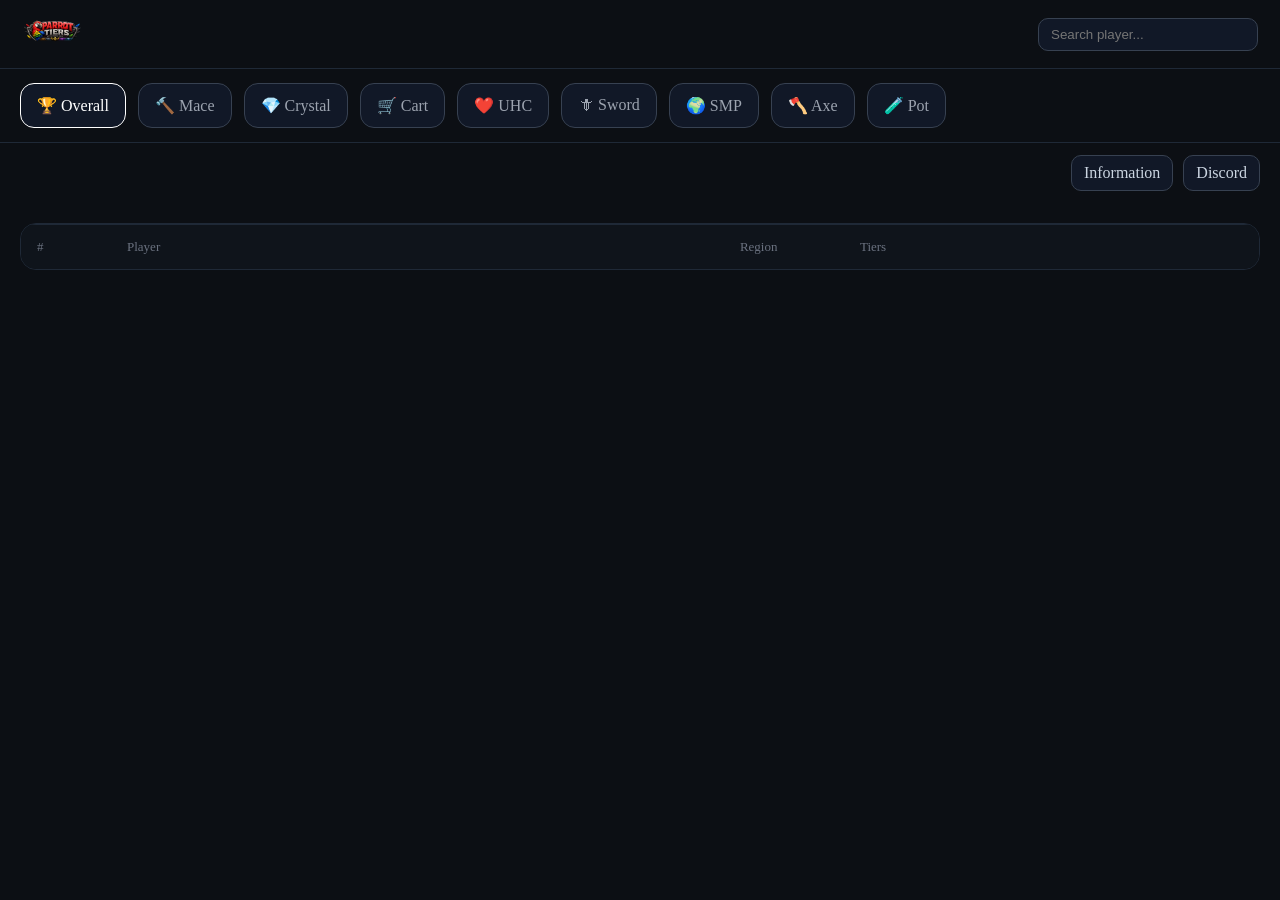
==== index.html @ e8fb1802 "Update user scores and tiers in index.html" ====
<!DOCTYPE html>
<html lang="en">
<head>
<meta charset="UTF-8">
<meta name="viewport" content="width=device-width, initial-scale=1.0">
<title>Parrot Tiers</title>
<link rel="icon" href="/images/favicon.ico">

<style>
*{margin:0;padding:0;box-sizing:border-box}
body{background:#0c0f14;color:#d1d5db;font-family:Inter,Segoe UI}

.top{display:flex;justify-content:space-between;align-items:center;padding:14px 22px;border-bottom:1px solid #1f2937}
.logo{height:40px}
.search{background:#111827;border:1px solid #374151;border-radius:10px;padding:8px 12px;color:#fff;width:220px}

.gamemodes{display:flex;gap:12px;padding:14px 20px;overflow-x:auto;border-bottom:1px solid #1f2937}
.mode{flex:0 0 auto;background:#111827;border:1px solid #374151;padding:12px 16px;border-radius:14px;color:#9ca3af;cursor:pointer}
.mode.active{border-color:#fff;color:#fff}

.subbar{display:flex;justify-content:flex-end;gap:10px;padding:12px 20px}
.btn{background:#111827;border:1px solid #374151;padding:8px 12px;border-radius:10px;color:#cbd5e1;cursor:pointer}

.board{margin:20px;border-radius:16px;overflow:hidden;border:1px solid #1f2937}
.row{position:relative;display:grid;grid-template-columns:90px 1.6fr 120px 1fr;align-items:center;padding:14px 16px;border-top:1px solid #1f2937;transition:.25s}
.row:hover{background:#151a22;transform:translateX(-6px) scale(1.02)}
.head{background:#0f141b;color:#6b7280;font-size:13px}

.rankNum{font-weight:900;font-size:20px}

.r1::before,.r2::before,.r3::before{
content:"";
position:absolute;
top:0;
left:0;
width:160px;
height:100%;
clip-path:polygon(0 0,70% 0,100% 100%,0 100%);
z-index:0;
opacity:.95;
}

.r1::before{background:linear-gradient(135deg,#ffd700,#e6b800)}
.r2::before{background:linear-gradient(135deg,#c0c0c0,#9e9e9e)}
.r3::before{background:linear-gradient(135deg,#cd7f32,#a0522d)}

.r1:hover::before,.r2:hover::before,.r3:hover::before{
animation:shine .8s linear;
}

@keyframes shine{
0%{filter:brightness(1)}
50%{filter:brightness(1.8)}
100%{filter:brightness(1)}
}

.row > *{position:relative;z-index:1;}

.player{display:flex;align-items:center;gap:12px}
.player img{width:40px;border-radius:8px}

.sub{font-size:12px;color:#9ca3af}

.region{padding:5px 9px;border-radius:8px;font-weight:700;font-size:12px}
.NA{background:#3b1f25;color:#ff7a8a}
.EU{background:#1f3b2b;color:#6bff9c}
.AS{background:#3b2b1f;color:#ffb86b}
.SA{background:#2b2b3b;color:#8ab4ff}
.default{background:#2a2f3a;color:#aaa}

.tiers{display:flex;gap:6px;flex-wrap:wrap}
.t{width:26px;height:26px;border-radius:50%;display:flex;align-items:center;justify-content:center;font-size:11px;font-weight:700}
.gold{background:#ffd700;color:#000}
.gold2{background:#f0c000;color:#000}
.silver{background:#c0c0c0;color:#000}
.bronze{background:#cd7f32;color:#fff}
.grey{background:#374151;color:#9ca3af}

.modal{
position:fixed;
inset:0;
background:rgba(0,0,0,.85);
display:none;
align-items:center;
justify-content:center;
z-index:9999;
}

.box{
background:#0f141b;
border:1px solid #1f2937;
border-radius:18px;
padding:24px;
width:330px;
text-align:center;
z-index:10000;
}

.box img{width:100px;margin:10px 0}
.big{font-size:22px;font-weight:800}
.rankTitle{color:#eab308;margin:8px 0}
.tierRow{display:flex;justify-content:center;gap:10px;flex-wrap:wrap;margin-top:10px}

@media(max-width:700px){

.row{
grid-template-columns:70px 1fr;
grid-template-rows:auto auto auto;
}

.r1::before,.r2::before,.r3::before{
display:none;
}

.region{
display:inline-block;
margin-top:4px;
}

.board,.top,.gamemodes,.subbar{
position:relative;
z-index:1;
}

.modal{
z-index:9999;
}

}
</style>
</head>

<body>

<div class="top">
<img src="file_00000000c5347246b0f83834a91f3221.png" class="logo">
<input class="search" placeholder="Search player...">
</div>

<div class="gamemodes">
<div class="mode active" onclick="setMode('overall',this)">🏆 Overall</div>
<div class="mode" onclick="setMode('mace',this)">🔨 Mace</div>
<div class="mode" onclick="setMode('crystal',this)">💎 Crystal</div>
<div class="mode" onclick="setMode('cart',this)">🛒 Cart</div>
<div class="mode" onclick="setMode('uhc',this)">❤️ UHC</div>
<div class="mode" onclick="setMode('sword',this)">🗡 Sword</div>
<div class="mode" onclick="setMode('smp',this)">🌍 SMP</div>
<div class="mode" onclick="setMode('axe',this)">🪓 Axe</div>
<div class="mode" onclick="setMode('dia',this)">🧪 Pot</div>
</div>

<div class="subbar">
<div class="btn" onclick="window.open('https://parrot-tiers.github.io/info')">Information</div>
<div class="btn" onclick="window.open('https://discord.gg/Q5rnbtrZxq')">Discord</div>
</div>

<div class="board">
<div class="row head">
<div>#</div><div>Player</div><div>Region</div><div>Tiers</div>
</div>
<div id="list"></div>
</div>

<div class="modal" id="modal">
<div class="box" id="modalBox"></div>
</div>

<script>
const filler10=Array.from({length:10},()=>({username:"None",tier:"N/A",score:0,region:""}))
const filler14=Array.from({length:14},()=>({username:"None",tier:"N/A",score:0,region:""}))
const filler17=Array.from({length:17},()=>({username:"None",tier:"N/A",score:0,region:""}))
const filler18=Array.from({length:18},()=>({username:"None",tier:"N/A",score:0,region:""}))
const filler19=Array.from({length:19},()=>({username:"None",tier:"N/A",score:0,region:""}))

const leaderboardData={

mace:[
{username:"ItsCavell",tier:"S+",score:450,region:"EU"},
{username:"Death777gt1",tier:"S+",score:400,region:"SA"},
{username:"ao2020oa",tier:"S",score:350,region:"EU"},
{username:"ItzAdaptMC",tier:"A+",score:300,region:"EU"},
{username:"xylen0r",tier:"A",score:250,region:"AS"},
{username:"SordidParrot832",tier:"A",score:250,region:"AS"},
{username:"Tiktok RAZZA",tier:"A",score:250,region:"EU"},
{username:"lifeanddeath197",tier:"D",score:100,region:"AS"},
{username:"monke2461",tier:"S",score:350,region:"AS"},
{username:"Firefox099179",tier:"S+",score:450,region:"EU"},
{username:"Firephnix",tier:"A",score:250,region:"AF"},
...filler10
],

crystal:[
{username:"ItsCavell",tier:"S+",score:400,region:"EU"},
{username:"SordidParrot832",tier:"C",score:150,region:"AS"},
{username:"Tiktok RAZZA",tier:"C",score:150,region:"EU"},
...filler17
],

cart:[
{username:"ItsCavell",tier:"S+",score:400,region:"EU"},
...filler19
],

uhc:[
{username:"ItsCavell",tier:"S+",score:400,region:"EU"},
{username:"SordidParrot832",tier:"B",score:200,region:"AS"},
...filler18
],

sword:[
{username:"SordidParrot832",tier:"S+",score:400,region:"AS"},
{username:"xylen0r",tier:"C",score:150,region:"AS"},
...filler18
],

axe:[
{username:"SordidParrot832",tier:"S+",score:400,region:"AS"},
{username:"ItsCavell",tier:"B",score:200,region:"EU"},
...filler18
],

dia:[
{username:"SordidParrot832",tier:"S+",score:400,region:"AS"},
...filler19
],

smp:[
{username:"SordidParrot832",tier:"S+",score:400,region:"AS"},
{username:"ItsCavell",tier:"S",score:350,region:"EU"},
{username:"Death777gt1",tier:"A+",score:300,region:"SA"},
{username:"xylen0r",tier:"B",score:200,region:"AS"},
{username:"Tiktok RAZZA",tier:"C",score:150,region:"EU"},
{username:"Godarush007",tier:"D",score:100,region:"AS"},
...filler14
]
}
  
function sortLeaderboard(list){
return [...list]
.sort((a,b)=>b.score-a.score)
.map((p,i)=>({...p,rank:i+1}))
}

function getRankTitle(s){
if(s>=1500)return"Combat Grandmaster"
if(s>=1250)return"Combat Master"
if(s>=1000)return"Combat Ace"
if(s>=500)return"Combat Specialist"
if(s>=250)return"Combat Cadet"
if(s>=100)return"Combat Novice"
return"Rookie"
}

function tierClass(t){
if(t==="S+")return"gold"
if(t==="S")return"gold2"
if(t==="A+")return"silver"
if(t==="A"||t==="B+")return"bronze"
return"grey"
}

function rankStyle(r){
if(r===1)return"r1"
if(r===2)return"r2"
if(r===3)return"r3"
return""
}

function getAllPlayers(){
const map={}

Object.keys(leaderboardData).forEach(mode=>{
sortLeaderboard(leaderboardData[mode]).forEach(p=>{
if(p.username==="None")return

if(!map[p.username]){
map[p.username]={
username:p.username,
region:p.region,
score:0,
tiers:[]
}
}

map[p.username].score+=p.score
map[p.username].tiers.push({
mode,
tier:p.tier
})
})
})

return Object.values(map)
.sort((a,b)=>b.score-a.score)
.map((p,i)=>({...p,rank:i+1}))
}

function render(mode){
listEl.innerHTML=""

let list

if(mode==="overall"){
list=getAllPlayers()
}else{
list=sortLeaderboard(leaderboardData[mode])
}

list.forEach(p=>{

const row=document.createElement("div")
row.className="row "+rankStyle(p.rank)
row.onclick=()=>openModal(p)

const tiers=mode==="overall"
?p.tiers.map(t=>`
<div class="t ${tierClass(t.tier)}">${t.tier}</div>
`).join("")
:`
<div class="t ${tierClass(p.tier)}">${p.tier}</div>
`

row.innerHTML=`
<div class="rankNum">${p.rank}.</div>

<div class="player">
<img src="https://mc-heads.net/avatar/${p.username}">
<div>
<div>${p.username}</div>
${mode==="overall"
?`<div class="sub">${getRankTitle(p.score)} (${p.score})</div>`
:""}
</div>
</div>

<div>
<span class="region ${p.region||'default'}">
${p.region||'-'}
</span>
</div>

<div class="tiers">
${tiers}
</div>
`

listEl.appendChild(row)
})
}

function openModal(p){
modal.style.display="flex"

let tiers=[]

Object.keys(leaderboardData).forEach(mode=>{
const f=leaderboardData[mode].find(x=>x.username===p.username)

if(f && f.username!=="None"){
tiers.push({
mode,
tier:f.tier
})
}
})

modalBox.innerHTML=`
<div style="text-align:right;cursor:pointer" onclick="closeModal()">✕</div>

<div class="big">${p.username}</div>

<div class="rankTitle">
${getRankTitle(p.score)}
</div>

<img src="https://mc-heads.net/avatar/${p.username}">

<div>
#${p.rank} (${p.score} points)
</div>

<div class="tierRow">
${tiers.map(t=>`
<div style="text-align:center">
<div class="t ${tierClass(t.tier)}">
${t.tier}
</div>

<div style="font-size:10px;color:#9ca3af;margin-top:2px">
${t.mode}
</div>
</div>
`).join("")}
</div>
`
}

function closeModal(){
modal.style.display="none"
}

function setMode(m,e){
document.querySelectorAll(".mode").forEach(x=>{
x.classList.remove("active")
})

e.classList.add("active")

render(m)
}

function searchPlayer(name){
if(!name)return

const players=getAllPlayers()

const found=players.find(p=>
p.username.toLowerCase()===name.toLowerCase()
)

if(found){
openModal(found)
}
}

render("overall")
</script>

</body>
</html>
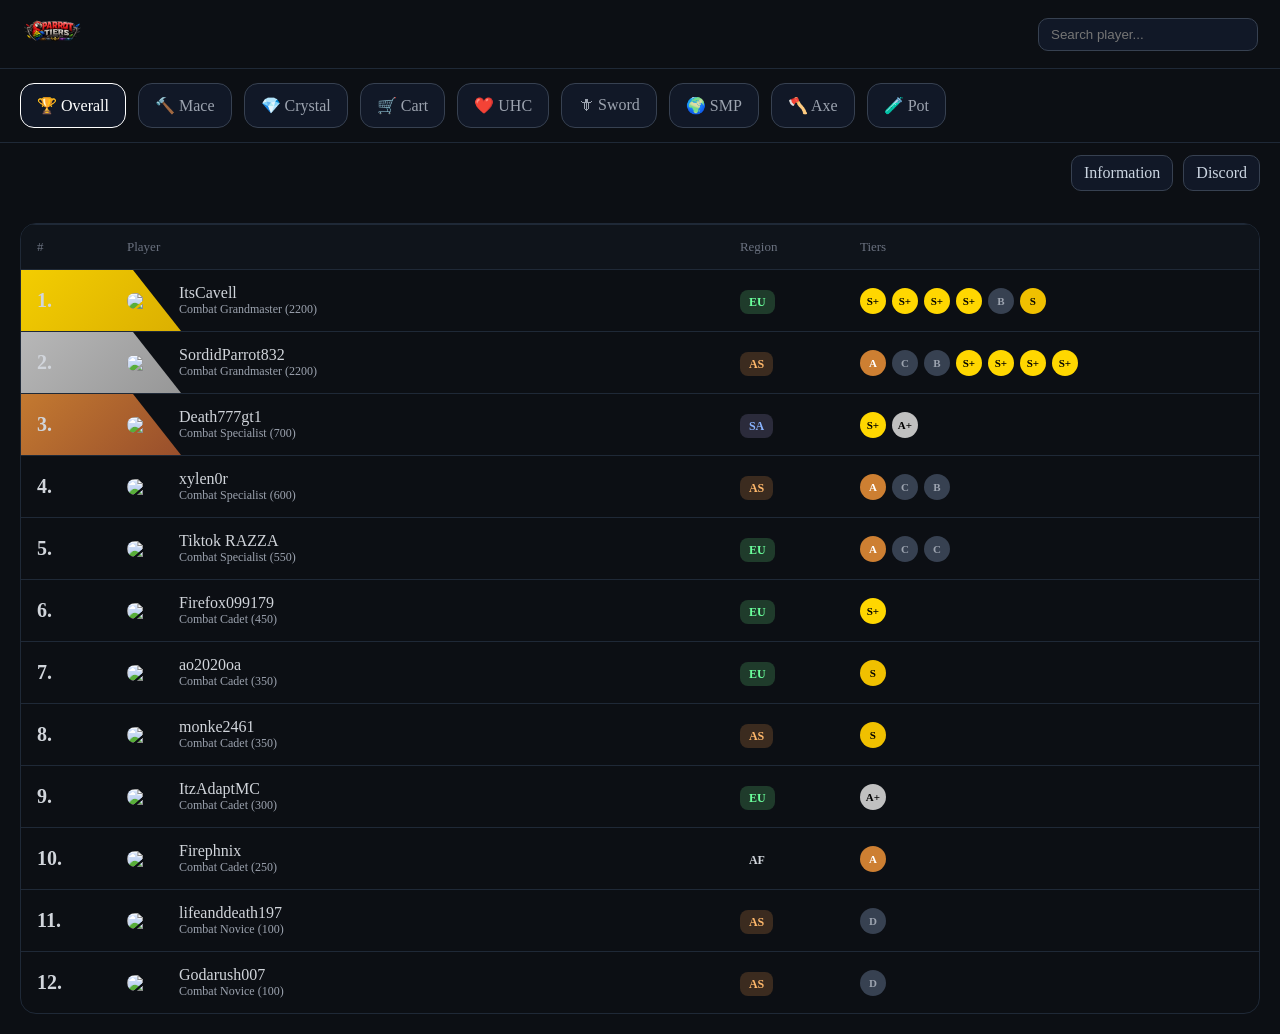
==== commit d46aa18e: "Add search functionality to modal" ====
--- a/index.html
+++ b/index.html
@@ -166,6 +166,15 @@
 </div>
 
 <script>
+const listEl=document.getElementById("list")
+const modal=document.getElementById("modal")
+const modalBox=document.getElementById("modalBox")
+const search=document.querySelector(".search")
+
+search.addEventListener("keydown",e=>{
+if(e.key==="Enter")searchPlayer(search.value)
+})
+  
 const filler10=Array.from({length:10},()=>({username:"None",tier:"N/A",score:0,region:""}))
 const filler14=Array.from({length:14},()=>({username:"None",tier:"N/A",score:0,region:""}))
 const filler17=Array.from({length:17},()=>({username:"None",tier:"N/A",score:0,region:""}))
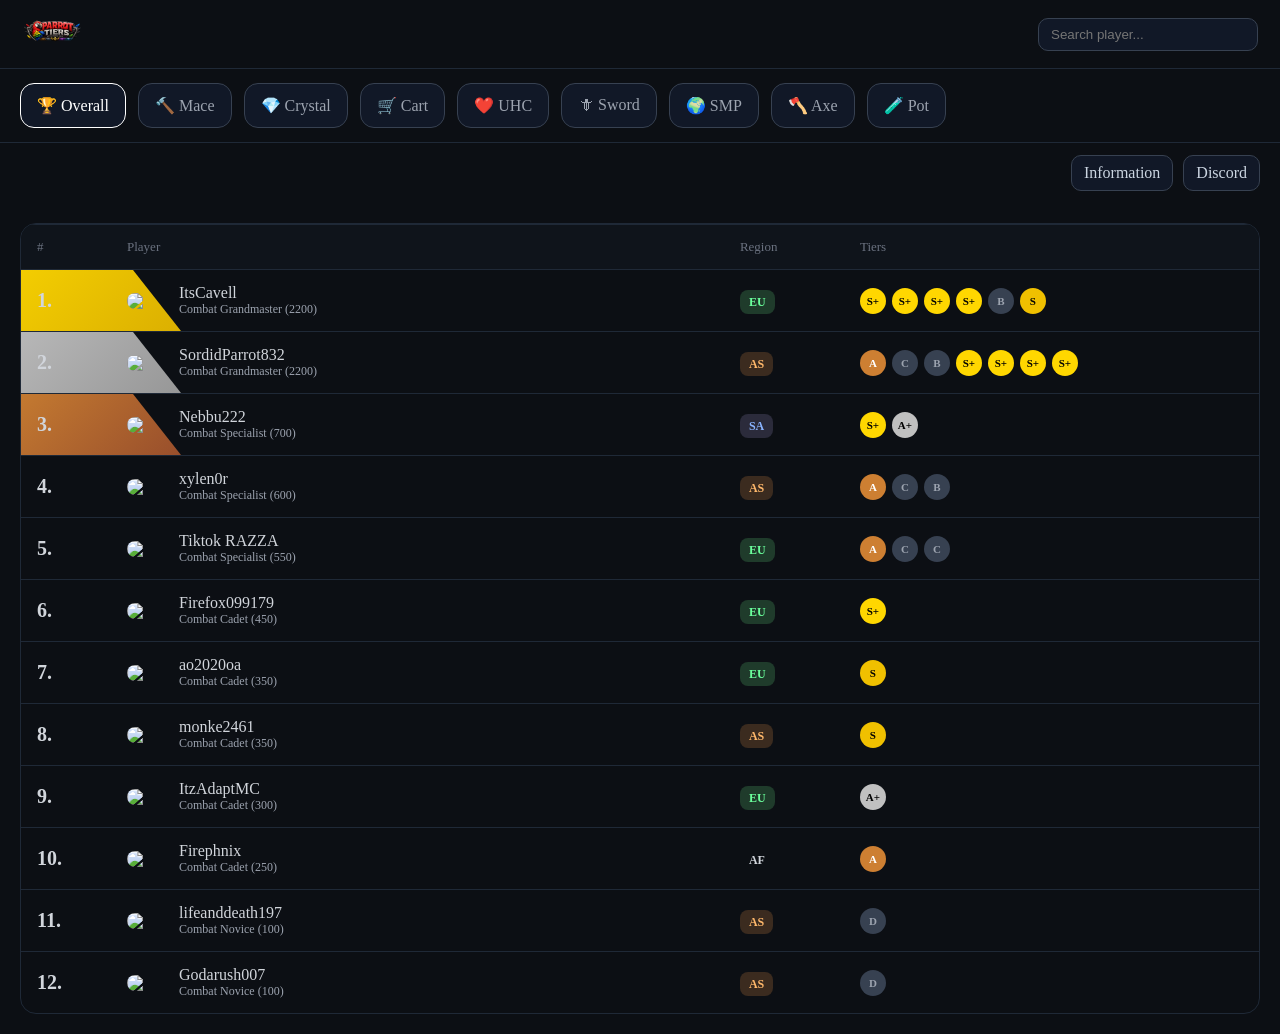
==== commit fc3f8384: "Replace Death777gt1 with Nebbu222 in leaderboard" ====
--- a/index.html
+++ b/index.html
@@ -185,7 +185,7 @@
 
 mace:[
 {username:"ItsCavell",tier:"S+",score:450,region:"EU"},
-{username:"Death777gt1",tier:"S+",score:400,region:"SA"},
+{username:"Nebbu222",tier:"S+",score:400,region:"SA"},
 {username:"ao2020oa",tier:"S",score:350,region:"EU"},
 {username:"ItzAdaptMC",tier:"A+",score:300,region:"EU"},
 {username:"xylen0r",tier:"A",score:250,region:"AS"},
@@ -236,7 +236,7 @@
 smp:[
 {username:"SordidParrot832",tier:"S+",score:400,region:"AS"},
 {username:"ItsCavell",tier:"S",score:350,region:"EU"},
-{username:"Death777gt1",tier:"A+",score:300,region:"SA"},
+{username:"Nebbu222",tier:"A+",score:300,region:"SA"},
 {username:"xylen0r",tier:"B",score:200,region:"AS"},
 {username:"Tiktok RAZZA",tier:"C",score:150,region:"EU"},
 {username:"Godarush007",tier:"D",score:100,region:"AS"},
@@ -333,7 +333,7 @@
 <div class="rankNum">${p.rank}.</div>
 
 <div class="player">
-<img src="https://mc-heads.net/avatar/${p.username}">
+<img src="https://starlightskins.lunareclipse.studio/render/pixel/.${p.username}/face">
 <div>
 <div>${p.username}</div>
 ${mode==="overall"
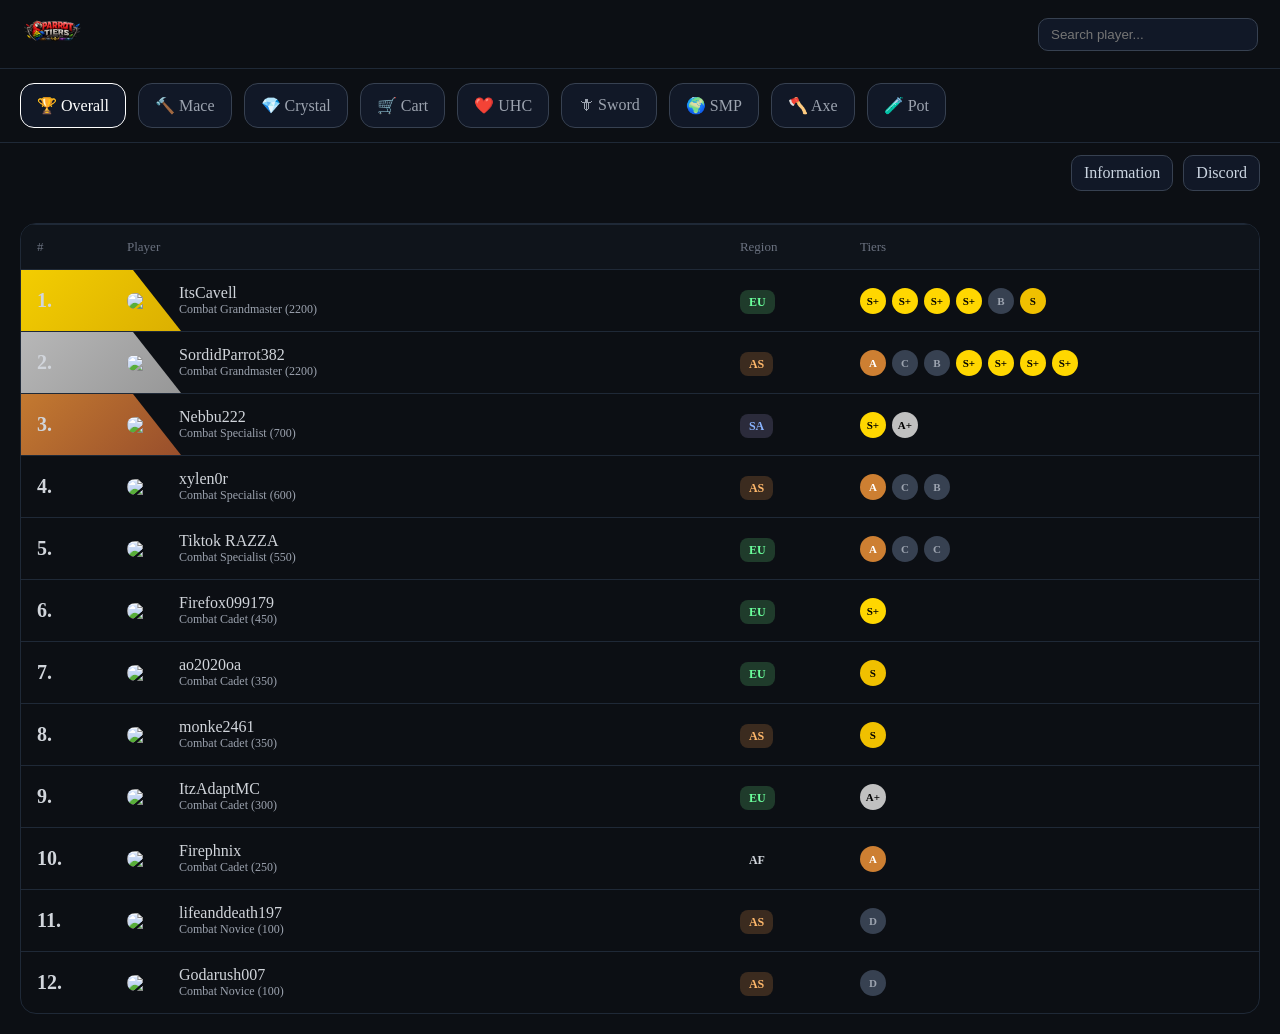
==== commit ad52079c: "Update username 'SordidParrot832' to 'SordidParrot382'" ====
--- a/index.html
+++ b/index.html
@@ -189,7 +189,7 @@
 {username:"ao2020oa",tier:"S",score:350,region:"EU"},
 {username:"ItzAdaptMC",tier:"A+",score:300,region:"EU"},
 {username:"xylen0r",tier:"A",score:250,region:"AS"},
-{username:"SordidParrot832",tier:"A",score:250,region:"AS"},
+{username:"SordidParrot382",tier:"A",score:250,region:"AS"},
 {username:"Tiktok RAZZA",tier:"A",score:250,region:"EU"},
 {username:"lifeanddeath197",tier:"D",score:100,region:"AS"},
 {username:"monke2461",tier:"S",score:350,region:"AS"},
@@ -200,7 +200,7 @@
 
 crystal:[
 {username:"ItsCavell",tier:"S+",score:400,region:"EU"},
-{username:"SordidParrot832",tier:"C",score:150,region:"AS"},
+{username:"SordidParrot382",tier:"C",score:150,region:"AS"},
 {username:"Tiktok RAZZA",tier:"C",score:150,region:"EU"},
 ...filler17
 ],
@@ -212,29 +212,29 @@
 
 uhc:[
 {username:"ItsCavell",tier:"S+",score:400,region:"EU"},
-{username:"SordidParrot832",tier:"B",score:200,region:"AS"},
+{username:"SordidParrot382",tier:"B",score:200,region:"AS"},
 ...filler18
 ],
 
 sword:[
-{username:"SordidParrot832",tier:"S+",score:400,region:"AS"},
+{username:"SordidParrot382",tier:"S+",score:400,region:"AS"},
 {username:"xylen0r",tier:"C",score:150,region:"AS"},
 ...filler18
 ],
 
 axe:[
-{username:"SordidParrot832",tier:"S+",score:400,region:"AS"},
+{username:"SordidParrot382",tier:"S+",score:400,region:"AS"},
 {username:"ItsCavell",tier:"B",score:200,region:"EU"},
 ...filler18
 ],
 
 dia:[
-{username:"SordidParrot832",tier:"S+",score:400,region:"AS"},
+{username:"SordidParrot382",tier:"S+",score:400,region:"AS"},
 ...filler19
 ],
 
 smp:[
-{username:"SordidParrot832",tier:"S+",score:400,region:"AS"},
+{username:"SordidParrot382",tier:"S+",score:400,region:"AS"},
 {username:"ItsCavell",tier:"S",score:350,region:"EU"},
 {username:"Nebbu222",tier:"A+",score:300,region:"SA"},
 {username:"xylen0r",tier:"B",score:200,region:"AS"},
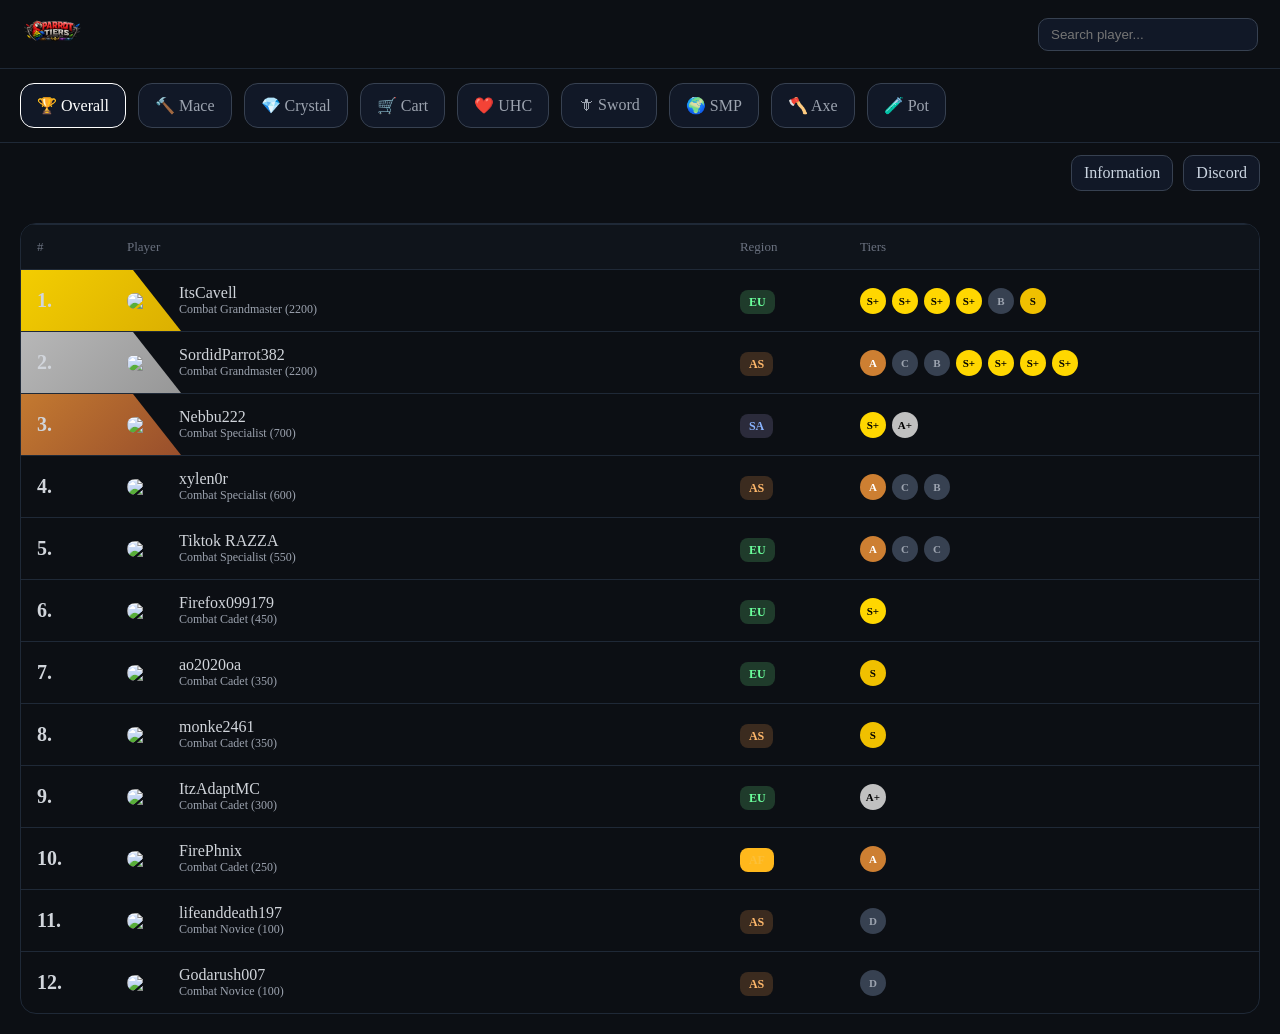
==== commit eeb93638: "Fix username casing for FirePhnix in index.html" ====
--- a/index.html
+++ b/index.html
@@ -66,6 +66,7 @@
 .EU{background:#1f3b2b;color:#6bff9c}
 .AS{background:#3b2b1f;color:#ffb86b}
 .SA{background:#2b2b3b;color:#8ab4ff}
+.AF{background:#FFB81C;color:#fcc03a}
 .default{background:#2a2f3a;color:#aaa}
 
 .tiers{display:flex;gap:6px;flex-wrap:wrap}
@@ -194,7 +195,7 @@
 {username:"lifeanddeath197",tier:"D",score:100,region:"AS"},
 {username:"monke2461",tier:"S",score:350,region:"AS"},
 {username:"Firefox099179",tier:"S+",score:450,region:"EU"},
-{username:"Firephnix",tier:"A",score:250,region:"AF"},
+{username:"FirePhnix",tier:"A",score:250,region:"AF"},
 ...filler10
 ],
 
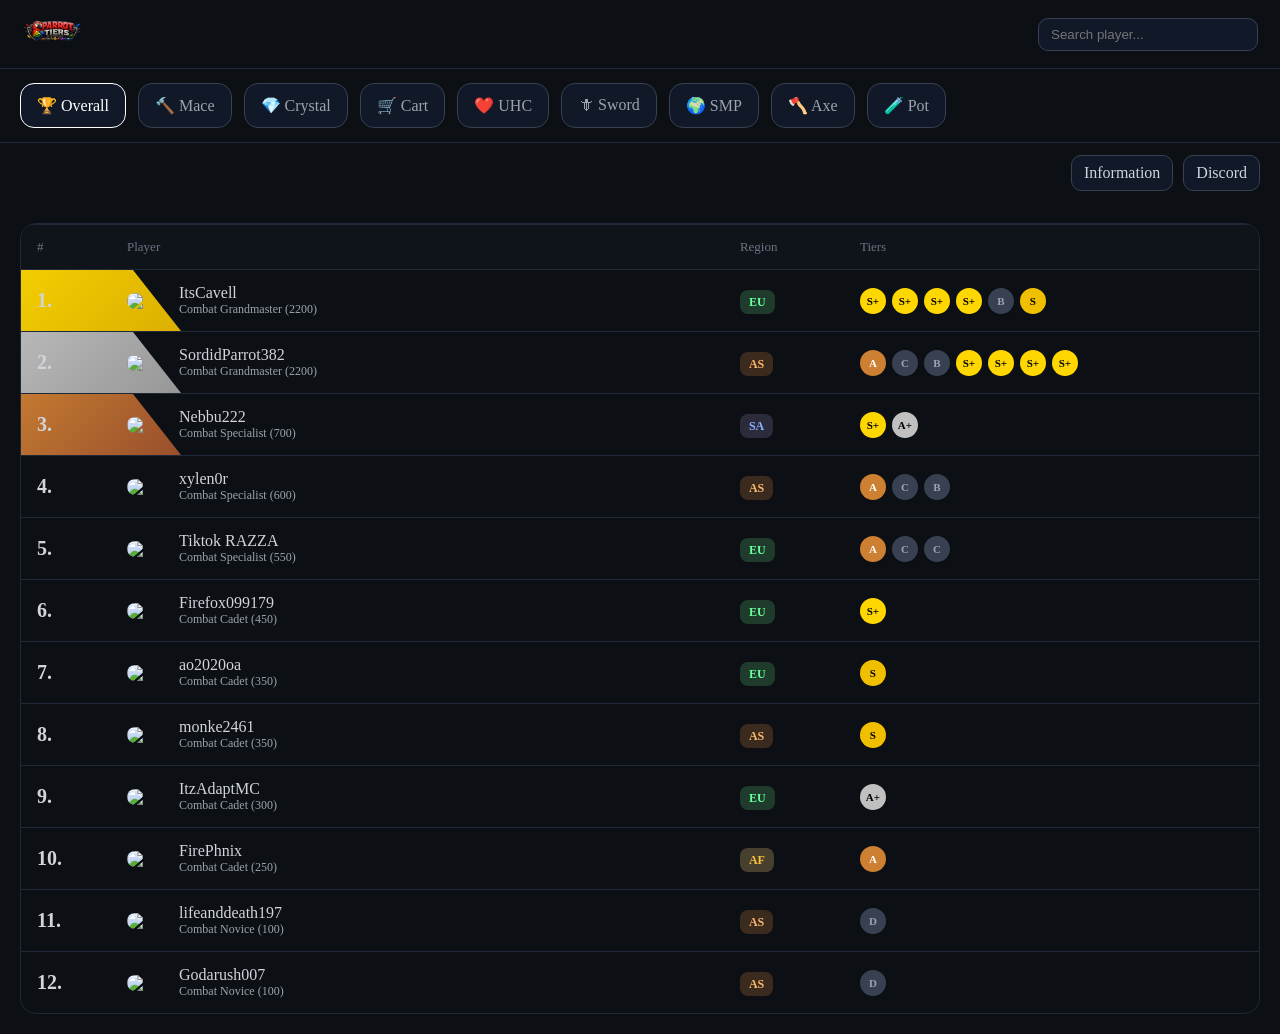
==== commit e39eb042: "Update background color for Africa region" ====
--- a/index.html
+++ b/index.html
@@ -66,7 +66,7 @@
 .EU{background:#1f3b2b;color:#6bff9c}
 .AS{background:#3b2b1f;color:#ffb86b}
 .SA{background:#2b2b3b;color:#8ab4ff}
-.AF{background:#FFB81C;color:#fcc03a}
+.AF{background:#47402e;color:#fcc03a}
 .default{background:#2a2f3a;color:#aaa}
 
 .tiers{display:flex;gap:6px;flex-wrap:wrap}
